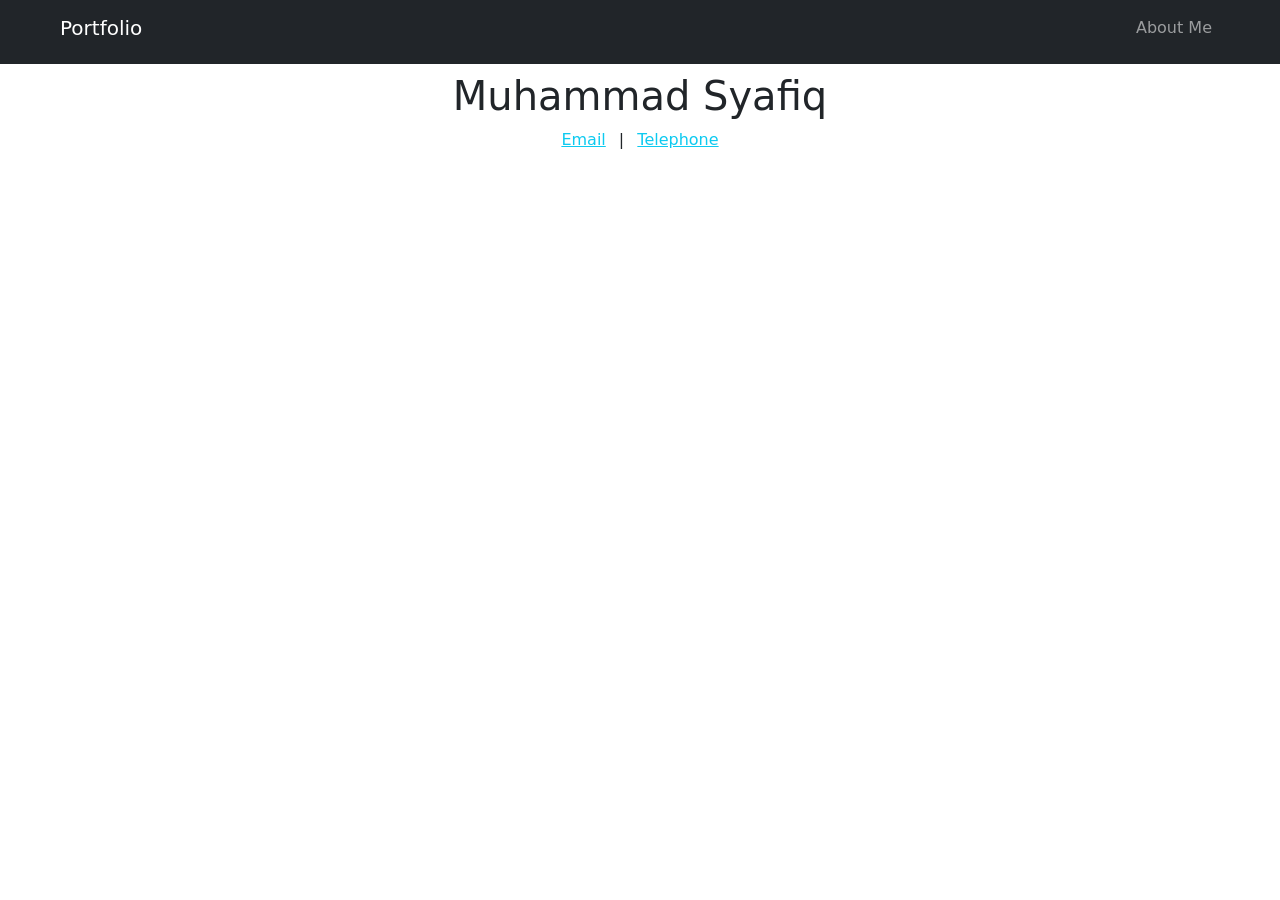
==== myportfolio.html @ 9716fb32 "create new portfolio" ====
<!DOCTYPE html>
<html lang="en">
<head>
    <meta charset="UTF-8">
    <meta name="viewport" content="width=device-width, initial-scale=1.0">
    <link href="https://cdn.jsdelivr.net/npm/bootstrap@5.3.7/dist/css/bootstrap.min.css" rel="stylesheet" integrity="sha384-LN+7fdVzj6u52u30Kp6M/trliBMCMKTyK833zpbD+pXdCLuTusPj697FH4R/5mcr" crossorigin="anonymous">
    <title>Portfolio</title>
</head>
<body>
    <nav class="navbar navbar-expand-lg navbar-dark bg-dark px-5 pb-3">
        <div class="container-fluid">
            <a class="navbar-brand" href="#">Portfolio</a>
            <ul class="navbar-nav ms-auto">
                <li class="nav-item">
                    <a class="nav-link">About Me</a>
                </li>
            </ul>
        </div>
        
    </nav>
    <header>
        <div class="intro d-flex flex-column align-items-center text-center mt-2">
            <img>
            <h1>Muhammad Syafiq</h1>
            <div class="d-flex align-items-center">
                <p>
                    <a class="text-info mb-0" href="mailto:syafiqir99@gmail.com">Email</a>
                    <span class="mx-2">|</span>
                    <a class="text-info mb-0" href="tel:0104004518">Telephone</a>
                </p>
                
            </div>
        </div>
    </header>  
    <main>
        <div></div>
        <div></div>
        <div></div>
    </main> 
    
    
</body>
</html>
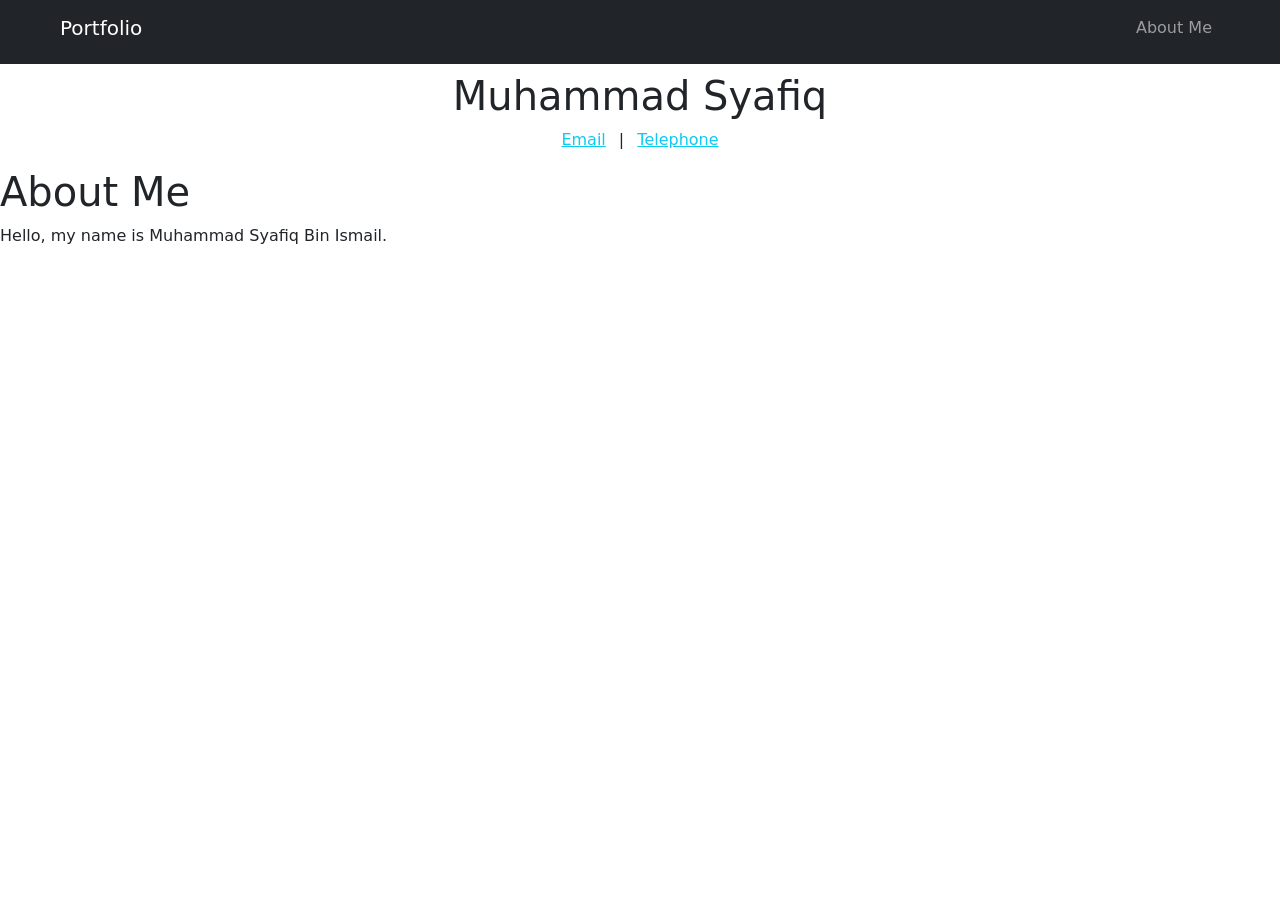
==== commit 3fa00d57: "add some stuff" ====
--- a/myportfolio.html
+++ b/myportfolio.html
@@ -9,7 +9,7 @@
 <body>
     <nav class="navbar navbar-expand-lg navbar-dark bg-dark px-5 pb-3">
         <div class="container-fluid">
-            <a class="navbar-brand" href="#">Portfolio</a>
+            <a class="navbar-brand" href="#about">Portfolio</a>
             <ul class="navbar-nav ms-auto">
                 <li class="nav-item">
                     <a class="nav-link">About Me</a>
@@ -33,9 +33,14 @@
         </div>
     </header>  
     <main>
-        <div></div>
-        <div></div>
-        <div></div>
+        <div class="d-flex flex-column">
+            <div>
+                <h1 id="about">About Me</h1>
+                <p>Hello, my name is Muhammad Syafiq Bin Ismail.
+            </div>
+            <div></div>
+            <div></div>
+        </div>
     </main> 
     
     
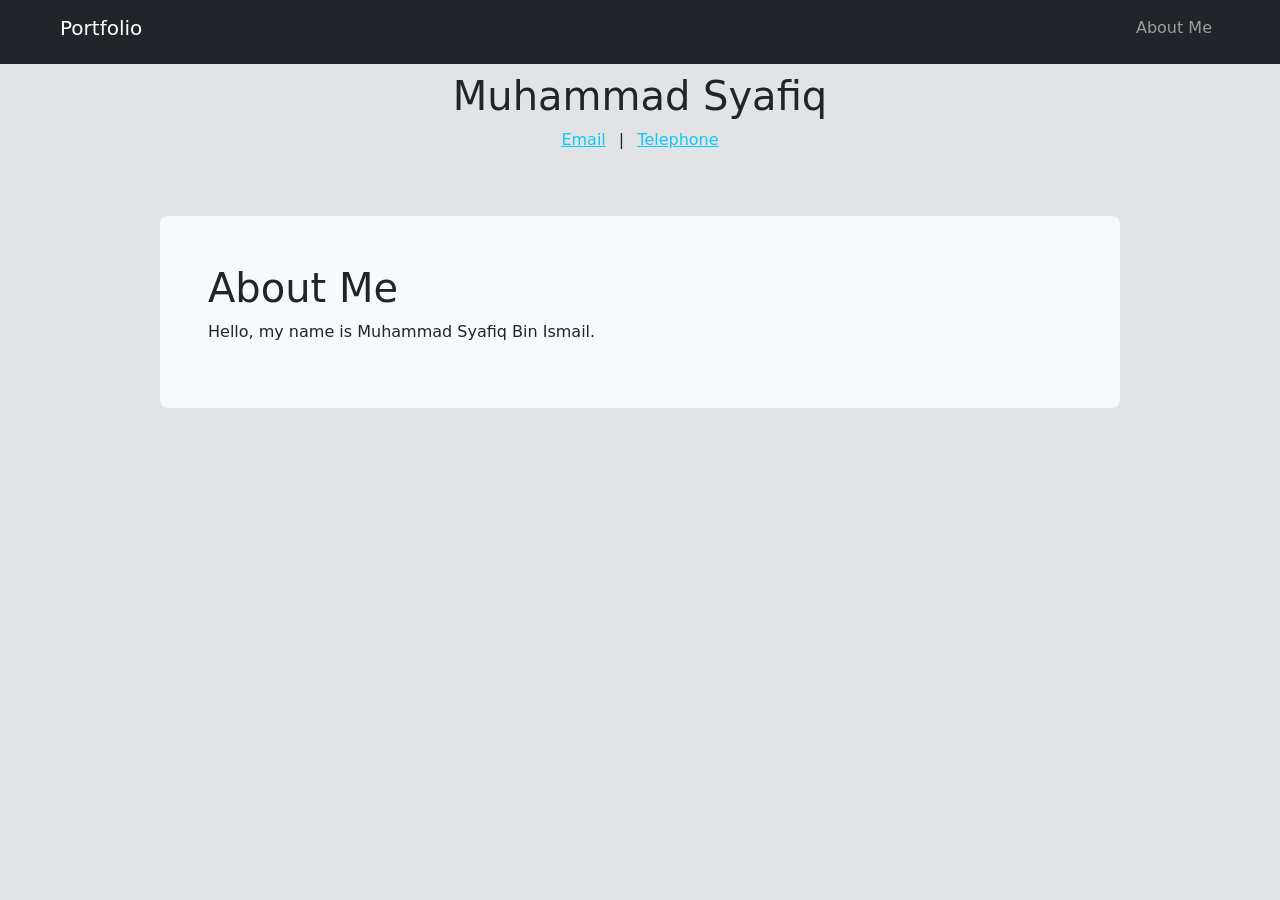
==== commit ed91b156: "push" ====
--- a/myportfolio.html
+++ b/myportfolio.html
@@ -6,13 +6,13 @@
     <link href="https://cdn.jsdelivr.net/npm/bootstrap@5.3.7/dist/css/bootstrap.min.css" rel="stylesheet" integrity="sha384-LN+7fdVzj6u52u30Kp6M/trliBMCMKTyK833zpbD+pXdCLuTusPj697FH4R/5mcr" crossorigin="anonymous">
     <title>Portfolio</title>
 </head>
-<body>
+<body class="bg-secondary-subtle">
     <nav class="navbar navbar-expand-lg navbar-dark bg-dark px-5 pb-3">
         <div class="container-fluid">
-            <a class="navbar-brand" href="#about">Portfolio</a>
+            <a class="navbar-brand" href="#">Portfolio</a>
             <ul class="navbar-nav ms-auto">
                 <li class="nav-item">
-                    <a class="nav-link">About Me</a>
+                    <a class="nav-link" href="#about">About Me</a>
                 </li>
             </ul>
         </div>
@@ -33,8 +33,8 @@
         </div>
     </header>  
     <main>
-        <div class="d-flex flex-column">
-            <div>
+        <div class="d-flex flex-column w-75 mx-auto mt-5">
+            <div class="p-5 align-items-center bg-light rounded-3">
                 <h1 id="about">About Me</h1>
                 <p>Hello, my name is Muhammad Syafiq Bin Ismail.
             </div>
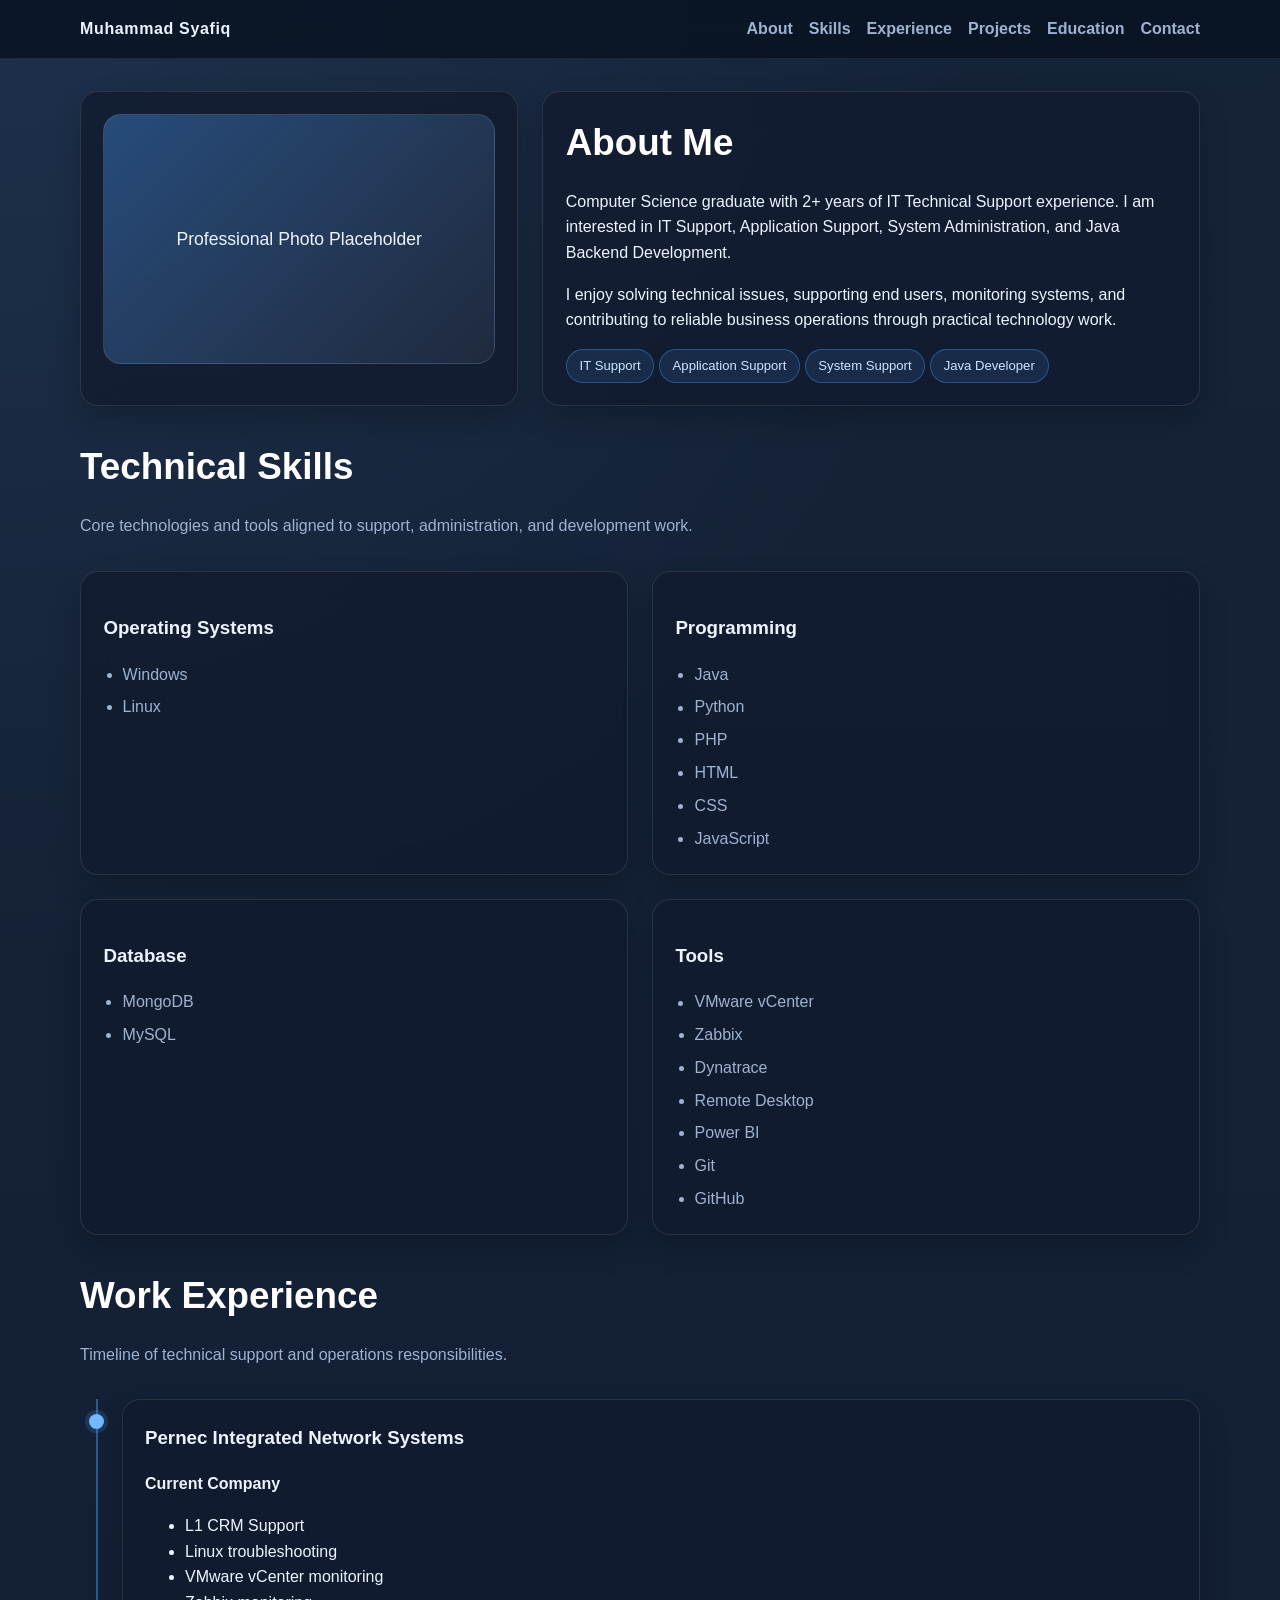
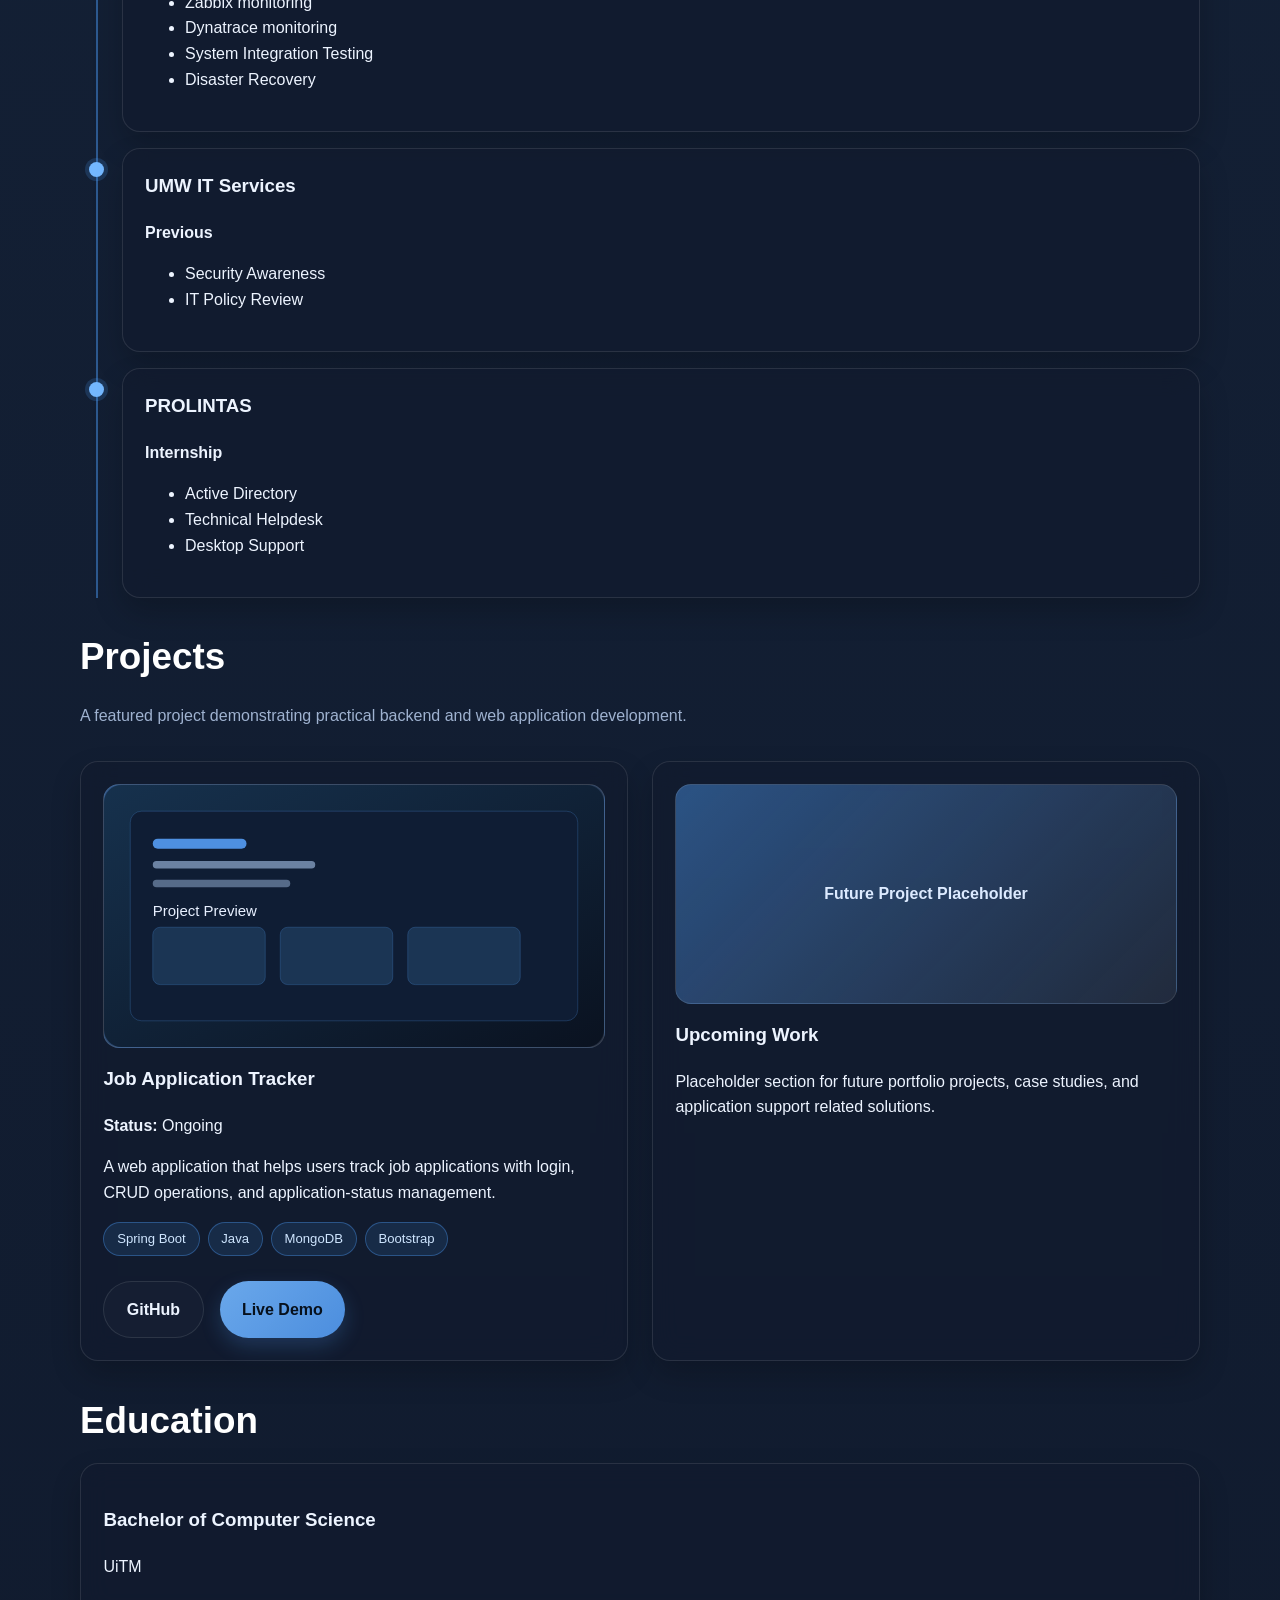
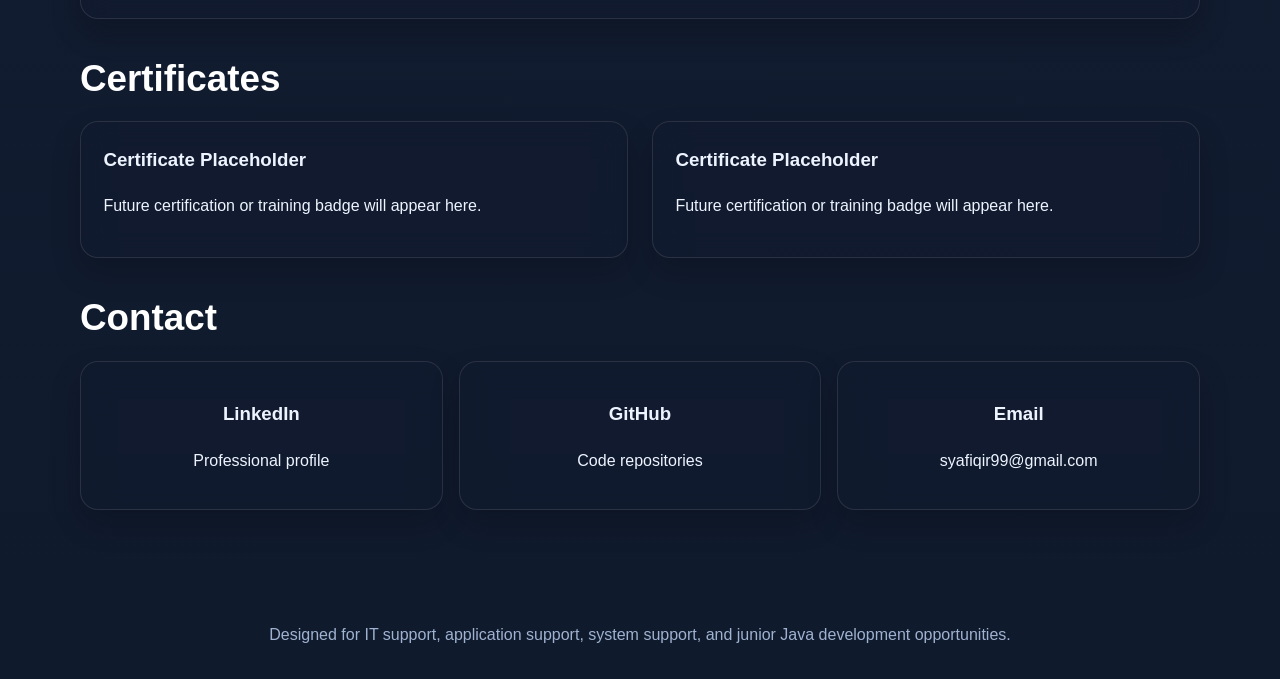
==== commit a45a70e6: "Update index.html and myportfolio.html, using copilot" ====
--- a/myportfolio.html
+++ b/myportfolio.html
@@ -3,46 +3,227 @@
 <head>
     <meta charset="UTF-8">
     <meta name="viewport" content="width=device-width, initial-scale=1.0">
-    <link href="https://cdn.jsdelivr.net/npm/bootstrap@5.3.7/dist/css/bootstrap.min.css" rel="stylesheet" integrity="sha384-LN+7fdVzj6u52u30Kp6M/trliBMCMKTyK833zpbD+pXdCLuTusPj697FH4R/5mcr" crossorigin="anonymous">
-    <title>Portfolio</title>
+    <meta name="description" content="Interactive portfolio CV for Muhammad Syafiq focused on IT support, system support, application support, and Java development.">
+    <title>Muhammad Syafiq | Interactive CV</title>
+    <link rel="stylesheet" href="assets/css/style.css">
 </head>
-<body class="bg-secondary-subtle">
-    <nav class="navbar navbar-expand-lg navbar-dark bg-dark px-5 pb-3">
-        <div class="container-fluid">
-            <a class="navbar-brand" href="#">Portfolio</a>
-            <ul class="navbar-nav ms-auto">
-                <li class="nav-item">
-                    <a class="nav-link" href="#about">About Me</a>
-                </li>
+<body>
+    <header class="site-header">
+        <div class="container navbar">
+            <a class="brand" href="index.html">Muhammad Syafiq</a>
+            <button class="menu-toggle" aria-label="Toggle navigation">Menu</button>
+            <ul class="nav-links">
+                <li><a href="#about">About</a></li>
+                <li><a href="#skills">Skills</a></li>
+                <li><a href="#experience">Experience</a></li>
+                <li><a href="#projects">Projects</a></li>
+                <li><a href="#education">Education</a></li>
+                <li><a href="#contact">Contact</a></li>
             </ul>
         </div>
-        
-    </nav>
-    <header>
-        <div class="intro d-flex flex-column align-items-center text-center mt-2">
-            <img>
-            <h1>Muhammad Syafiq</h1>
-            <div class="d-flex align-items-center">
-                <p>
-                    <a class="text-info mb-0" href="mailto:syafiqir99@gmail.com">Email</a>
-                    <span class="mx-2">|</span>
-                    <a class="text-info mb-0" href="tel:0104004518">Telephone</a>
-                </p>
-                
-            </div>
-        </div>
-    </header>  
-    <main>
-        <div class="d-flex flex-column w-75 mx-auto mt-5">
-            <div class="p-5 align-items-center bg-light rounded-3">
-                <h1 id="about">About Me</h1>
-                <p>Hello, my name is Muhammad Syafiq Bin Ismail.
-            </div>
-            <div></div>
-            <div></div>
-        </div>
-    </main> 
-    
-    
+    </header>
+
+    <main class="page-layout">
+        <section class="container">
+            <div class="profile-intro">
+                <article class="glass-card profile-card reveal">
+                    <div class="profile-placeholder">Professional Photo Placeholder</div>
+                </article>
+
+                <article class="glass-card info-card reveal" id="about">
+                    <h2 class="section-title">About Me</h2>
+                    <p>
+                        Computer Science graduate with 2+ years of IT Technical Support experience. I am interested in
+                        IT Support, Application Support, System Administration, and Java Backend Development.
+                    </p>
+                    <p>
+                        I enjoy solving technical issues, supporting end users, monitoring systems, and contributing to
+                        reliable business operations through practical technology work.
+                    </p>
+                    <div class="badge-row">
+                        <span class="badge">IT Support</span>
+                        <span class="badge">Application Support</span>
+                        <span class="badge">System Support</span>
+                        <span class="badge">Java Developer</span>
+                    </div>
+                </article>
+            </div>
+        </section>
+
+        <section id="skills" class="container reveal">
+            <h2 class="section-title">Technical Skills</h2>
+            <p class="section-subtitle">Core technologies and tools aligned to support, administration, and development work.</p>
+            <div class="two-column">
+                <article class="glass-card skill-card">
+                    <h3>Operating Systems</h3>
+                    <ul class="plain-list">
+                        <li>Windows</li>
+                        <li>Linux</li>
+                    </ul>
+                </article>
+
+                <article class="glass-card skill-card">
+                    <h3>Programming</h3>
+                    <ul class="plain-list">
+                        <li>Java</li>
+                        <li>Python</li>
+                        <li>PHP</li>
+                        <li>HTML</li>
+                        <li>CSS</li>
+                        <li>JavaScript</li>
+                    </ul>
+                </article>
+
+                <article class="glass-card skill-card">
+                    <h3>Database</h3>
+                    <ul class="plain-list">
+                        <li>MongoDB</li>
+                        <li>MySQL</li>
+                    </ul>
+                </article>
+
+                <article class="glass-card skill-card">
+                    <h3>Tools</h3>
+                    <ul class="plain-list">
+                        <li>VMware vCenter</li>
+                        <li>Zabbix</li>
+                        <li>Dynatrace</li>
+                        <li>Remote Desktop</li>
+                        <li>Power BI</li>
+                        <li>Git</li>
+                        <li>GitHub</li>
+                    </ul>
+                </article>
+            </div>
+        </section>
+
+        <section id="experience" class="container reveal">
+            <h2 class="section-title">Work Experience</h2>
+            <p class="section-subtitle">Timeline of technical support and operations responsibilities.</p>
+            <div class="timeline">
+                <article class="timeline-item">
+                    <div class="glass-card timeline-card">
+                        <h3>Pernec Integrated Network Systems</h3>
+                        <p><strong>Current Company</strong></p>
+                        <ul>
+                            <li>L1 CRM Support</li>
+                            <li>Linux troubleshooting</li>
+                            <li>VMware vCenter monitoring</li>
+                            <li>Zabbix monitoring</li>
+                            <li>Dynatrace monitoring</li>
+                            <li>System Integration Testing</li>
+                            <li>Disaster Recovery</li>
+                        </ul>
+                    </div>
+                </article>
+
+                <article class="timeline-item">
+                    <div class="glass-card timeline-card">
+                        <h3>UMW IT Services</h3>
+                        <p><strong>Previous</strong></p>
+                        <ul>
+                            <li>Security Awareness</li>
+                            <li>IT Policy Review</li>
+                        </ul>
+                    </div>
+                </article>
+
+                <article class="timeline-item">
+                    <div class="glass-card timeline-card">
+                        <h3>PROLINTAS</h3>
+                        <p><strong>Internship</strong></p>
+                        <ul>
+                            <li>Active Directory</li>
+                            <li>Technical Helpdesk</li>
+                            <li>Desktop Support</li>
+                        </ul>
+                    </div>
+                </article>
+            </div>
+        </section>
+
+        <section id="projects" class="container reveal">
+            <h2 class="section-title">Projects</h2>
+            <p class="section-subtitle">A featured project demonstrating practical backend and web application development.</p>
+            <div class="project-grid">
+                <article class="glass-card project-card">
+                    <div class="project-preview">
+                        <img src="assets/images/project-placeholder.svg" alt="Job Application Tracker project preview placeholder" />
+                    </div>
+                    <h3>Job Application Tracker</h3>
+                    <p><strong>Status:</strong> Ongoing</p>
+                    <p>
+                        A web application that helps users track job applications with login, CRUD operations, and
+                        application-status management.
+                    </p>
+                    <div class="project-tags">
+                        <span class="tag">Spring Boot</span>
+                        <span class="tag">Java</span>
+                        <span class="tag">MongoDB</span>
+                        <span class="tag">Bootstrap</span>
+                    </div>
+                    <div class="cta-row">
+                        <a class="btn btn-secondary" href="#">GitHub</a>
+                        <a class="btn btn-primary" href="#">Live Demo</a>
+                    </div>
+                </article>
+
+                <article class="glass-card project-card">
+                    <div class="project-preview">Future Project Placeholder</div>
+                    <h3>Upcoming Work</h3>
+                    <p>
+                        Placeholder section for future portfolio projects, case studies, and application support related
+                        solutions.
+                    </p>
+                </article>
+            </div>
+        </section>
+
+        <section id="education" class="container reveal">
+            <h2 class="section-title">Education</h2>
+            <div class="glass-card info-card">
+                <h3>Bachelor of Computer Science</h3>
+                <p>UiTM</p>
+            </div>
+        </section>
+
+        <section id="certificates" class="container reveal">
+            <h2 class="section-title">Certificates</h2>
+            <div class="cert-grid">
+                <article class="glass-card cert-card">
+                    <h3>Certificate Placeholder</h3>
+                    <p>Future certification or training badge will appear here.</p>
+                </article>
+                <article class="glass-card cert-card">
+                    <h3>Certificate Placeholder</h3>
+                    <p>Future certification or training badge will appear here.</p>
+                </article>
+            </div>
+        </section>
+
+        <section id="contact" class="container reveal">
+            <h2 class="section-title">Contact</h2>
+            <div class="contact-grid">
+                <a class="glass-card contact-card" href="https://www.linkedin.com" target="_blank" rel="noreferrer">
+                    <h3>LinkedIn</h3>
+                    <p>Professional profile</p>
+                </a>
+                <a class="glass-card contact-card" href="https://github.com" target="_blank" rel="noreferrer">
+                    <h3>GitHub</h3>
+                    <p>Code repositories</p>
+                </a>
+                <a class="glass-card contact-card" href="mailto:syafiqir99@gmail.com">
+                    <h3>Email</h3>
+                    <p>syafiqir99@gmail.com</p>
+                </a>
+            </div>
+        </section>
+    </main>
+
+    <footer class="container footer-note">
+        <p>Designed for IT support, application support, system support, and junior Java development opportunities.</p>
+    </footer>
+
+    <script src="assets/js/script.js"></script>
 </body>
 </html>
--- a/assets/css/style.css
+++ b/assets/css/style.css
@@ -0,0 +1,470 @@
+/* ==============================================================
+   Theme and layout foundation
+============================================================== */
+:root {
+    --bg: #101a2d;
+    --bg-soft: #16243b;
+    --card: rgba(18, 27, 47, 0.76);
+    --card-strong: rgba(18, 27, 47, 0.92);
+    --text: #edf4ff;
+    --muted: #9fb2d0;
+    --primary: #74b8ff;
+    --primary-strong: #4f94e8;
+    --border: rgba(255, 255, 255, 0.1);
+    --shadow: 0 14px 30px rgba(0, 0, 0, 0.2);
+    --radius: 18px;
+}
+
+* {
+    box-sizing: border-box;
+}
+
+html {
+    scroll-behavior: smooth;
+}
+
+body {
+    margin: 0;
+    font-family: "Segoe UI", Tahoma, Geneva, Verdana, sans-serif;
+    background:
+        radial-gradient(circle at top left, rgba(116, 184, 255, 0.09), transparent 24%),
+        linear-gradient(180deg, #152339 0%, var(--bg) 100%);
+    color: var(--text);
+    line-height: 1.6;
+}
+
+img {
+    max-width: 100%;
+    display: block;
+}
+
+a {
+    color: inherit;
+    text-decoration: none;
+}
+
+.container {
+    width: min(1120px, calc(100% - 2rem));
+    margin: 0 auto;
+}
+
+/* ==============================================================
+   Shared reusable components
+============================================================== */
+.glass-card {
+    background: var(--card);
+    border: 1px solid var(--border);
+    border-radius: var(--radius);
+    box-shadow: var(--shadow);
+    backdrop-filter: blur(14px);
+    -webkit-backdrop-filter: blur(14px);
+}
+
+.section-title {
+    font-size: clamp(1.7rem, 3vw, 2.3rem);
+    margin-bottom: 0.8rem;
+    color: #ffffff;
+}
+
+.section-subtitle {
+    color: var(--muted);
+    margin-bottom: 2rem;
+}
+
+/* ==============================================================
+   Landing page styling
+============================================================== */
+.site-header {
+    position: sticky;
+    top: 0;
+    z-index: 50;
+    background: rgba(7, 17, 31, 0.78);
+    backdrop-filter: blur(12px);
+    border-bottom: 1px solid rgba(255, 255, 255, 0.08);
+}
+
+.navbar {
+    display: flex;
+    align-items: center;
+    justify-content: space-between;
+    gap: 1rem;
+    padding: 1rem 0;
+}
+
+.brand {
+    font-weight: 700;
+    letter-spacing: 0.04em;
+}
+
+.nav-links {
+    display: flex;
+    gap: 1rem;
+    list-style: none;
+    margin: 0;
+    padding: 0;
+}
+
+.nav-links a {
+    color: var(--muted);
+    font-weight: 600;
+    transition: color 0.2s ease;
+}
+
+.nav-links a:hover,
+.nav-links a:focus-visible {
+    color: var(--primary);
+}
+
+.menu-toggle {
+    display: none;
+    background: transparent;
+    border: 1px solid var(--border);
+    color: var(--text);
+    border-radius: 10px;
+    padding: 0.45rem 0.7rem;
+}
+
+.hero {
+    position: relative;
+    overflow: hidden;
+    padding: 5rem 0 4rem;
+}
+
+.hero-grid {
+    display: grid;
+    grid-template-columns: 1.2fr 0.8fr;
+    gap: 2rem;
+    align-items: center;
+}
+
+.hero-copy h1 {
+    font-size: clamp(2.4rem, 6vw, 4.1rem);
+    line-height: 1.05;
+    margin: 0 0 1rem;
+}
+
+.hero-copy p {
+    color: var(--muted);
+    max-width: 700px;
+    font-size: 1.08rem;
+}
+
+.cta-row {
+    display: flex;
+    flex-wrap: wrap;
+    gap: 1rem;
+    margin-top: 1.6rem;
+}
+
+.btn {
+    display: inline-flex;
+    align-items: center;
+    justify-content: center;
+    padding: 0.9rem 1.4rem;
+    border-radius: 999px;
+    font-weight: 700;
+    transition: transform 0.2s ease, box-shadow 0.2s ease, background 0.2s ease;
+}
+
+.btn-primary {
+    background: linear-gradient(135deg, rgba(116, 184, 255, 0.9), rgba(79, 148, 232, 0.95));
+    color: #07111d;
+    box-shadow: 0 8px 20px rgba(79, 148, 232, 0.24);
+}
+
+.btn-secondary {
+    border: 1px solid var(--border);
+    color: var(--text);
+    background: rgba(255, 255, 255, 0.02);
+}
+
+.btn:hover,
+.btn:focus-visible {
+    transform: translateY(-2px);
+}
+
+.hero-card {
+    padding: 1.4rem;
+}
+
+.hero-card .badge-row,
+.project-tags,
+.cert-badges {
+    display: flex;
+    flex-wrap: wrap;
+    gap: 0.5rem;
+}
+
+.badge,
+.tag,
+.cert-tag {
+    display: inline-block;
+    border: 1px solid rgba(78, 161, 255, 0.35);
+    background: rgba(78, 161, 255, 0.12);
+    color: #cfe6ff;
+    border-radius: 999px;
+    padding: 0.35rem 0.8rem;
+    font-size: 0.82rem;
+}
+
+.hero-visual {
+    height: 330px;
+    border-radius: 20px;
+    background:
+        linear-gradient(160deg, rgba(116, 184, 255, 0.2), rgba(16, 26, 45, 0.55)),
+        rgba(255, 255, 255, 0.02);
+    border: 1px solid var(--border);
+    position: relative;
+    overflow: hidden;
+}
+
+.hero-visual::before,
+.hero-visual::after {
+    content: "";
+    position: absolute;
+    border-radius: 50%;
+    background: rgba(255, 255, 255, 0.06);
+    animation: float 10s ease-in-out infinite;
+}
+
+.hero-visual::before {
+    width: 180px;
+    height: 180px;
+    top: 30px;
+    right: 30px;
+}
+
+.hero-visual::after {
+    width: 120px;
+    height: 120px;
+    left: 20px;
+    bottom: 20px;
+    animation-delay: -3s;
+}
+
+.contact-list {
+    display: flex;
+    gap: 0.8rem;
+    flex-wrap: wrap;
+    margin-top: 1.2rem;
+}
+
+.contact-link {
+    padding: 0.7rem 1rem;
+    border-radius: 999px;
+    background: rgba(255, 255, 255, 0.04);
+    border: 1px solid rgba(255, 255, 255, 0.08);
+    color: var(--text);
+}
+
+/* Portfolio page */
+.page-layout {
+    padding: 2rem 0 4rem;
+}
+
+.profile-intro {
+    display: grid;
+    grid-template-columns: 0.8fr 1.2fr;
+    gap: 1.5rem;
+    align-items: stretch;
+    margin-bottom: 2rem;
+}
+
+.profile-card,
+.info-card,
+.timeline-card,
+.project-card,
+.cert-card,
+.skill-card {
+    padding: 1.4rem;
+}
+
+.profile-card {
+    min-height: 100%;
+}
+
+.profile-placeholder {
+    width: 100%;
+    min-height: 250px;
+    border-radius: 18px;
+    background: linear-gradient(135deg, rgba(78, 161, 255, 0.35), rgba(255, 255, 255, 0.06));
+    border: 1px solid var(--border);
+    display: grid;
+    place-items: center;
+    color: var(--text);
+    font-size: 1.1rem;
+}
+
+.two-column {
+    display: grid;
+    grid-template-columns: repeat(2, minmax(0, 1fr));
+    gap: 1.5rem;
+    margin-bottom: 2rem;
+}
+
+.skills-grid {
+    display: grid;
+    gap: 1rem;
+}
+
+.skill-row {
+    display: grid;
+    gap: 0.4rem;
+}
+
+.skill-meta {
+    display: flex;
+    justify-content: space-between;
+    gap: 1rem;
+    color: var(--muted);
+    font-size: 0.92rem;
+}
+
+.plain-list {
+    margin: 0;
+    padding-left: 1.2rem;
+    color: var(--muted);
+}
+
+.plain-list li + li {
+    margin-top: 0.45rem;
+}
+
+.timeline {
+    position: relative;
+    display: grid;
+    gap: 1rem;
+}
+
+.timeline::before {
+    content: "";
+    position: absolute;
+    left: 16px;
+    top: 0;
+    bottom: 0;
+    width: 2px;
+    background: rgba(78, 161, 255, 0.45);
+}
+
+.timeline-item {
+    position: relative;
+    padding-left: 2.6rem;
+}
+
+.timeline-item::before {
+    content: "";
+    position: absolute;
+    left: 9px;
+    top: 0.9rem;
+    width: 15px;
+    height: 15px;
+    border-radius: 50%;
+    background: var(--primary);
+    box-shadow: 0 0 0 4px rgba(78, 161, 255, 0.18);
+}
+
+.timeline-card h3,
+.project-card h3,
+.cert-card h3,
+.profile-card h2,
+.skill-card h2,
+.info-card h2 {
+    margin-top: 0;
+}
+
+.project-grid,
+.cert-grid {
+    display: grid;
+    grid-template-columns: repeat(2, minmax(0, 1fr));
+    gap: 1.5rem;
+}
+
+.project-preview {
+    min-height: 220px;
+    border-radius: 16px;
+    background:
+        linear-gradient(135deg, rgba(78, 161, 255, 0.4), rgba(255, 255, 255, 0.05)),
+        rgba(255, 255, 255, 0.02);
+    border: 1px solid var(--border);
+    display: grid;
+    place-items: center;
+    margin-bottom: 1rem;
+    color: #dceaff;
+    font-weight: 700;
+}
+
+.project-card:hover,
+.cert-card:hover,
+.timeline-card:hover,
+.skill-card:hover,
+.profile-card:hover,
+.info-card:hover {
+    transform: translateY(-4px);
+    transition: transform 0.2s ease;
+}
+
+.contact-grid {
+    display: grid;
+    grid-template-columns: repeat(3, minmax(0, 1fr));
+    gap: 1rem;
+}
+
+.contact-card {
+    text-align: center;
+    padding: 1.2rem;
+}
+
+.footer-note {
+    text-align: center;
+    color: var(--muted);
+    padding: 2rem 0 1rem;
+}
+
+/* Simple static reveal fallback */
+.reveal {
+    opacity: 1;
+    transform: none;
+}
+
+/* Responsive layout */
+@media (max-width: 860px) {
+    .hero-grid,
+    .profile-intro,
+    .two-column,
+    .project-grid,
+    .cert-grid,
+    .contact-grid {
+        grid-template-columns: 1fr;
+    }
+
+    .menu-toggle {
+        display: inline-flex;
+    }
+
+    .nav-links {
+        position: absolute;
+        top: 72px;
+        right: 1rem;
+        display: none;
+        flex-direction: column;
+        width: min(260px, calc(100vw - 2rem));
+        padding: 1rem;
+        border-radius: 16px;
+        background: rgba(12, 22, 40, 0.96);
+        border: 1px solid var(--border);
+    }
+
+    .nav-links.open {
+        display: flex;
+    }
+}
+
+@keyframes float {
+    0%,
+    100% {
+        transform: translateY(0px);
+    }
+    50% {
+        transform: translateY(-14px);
+    }
+}
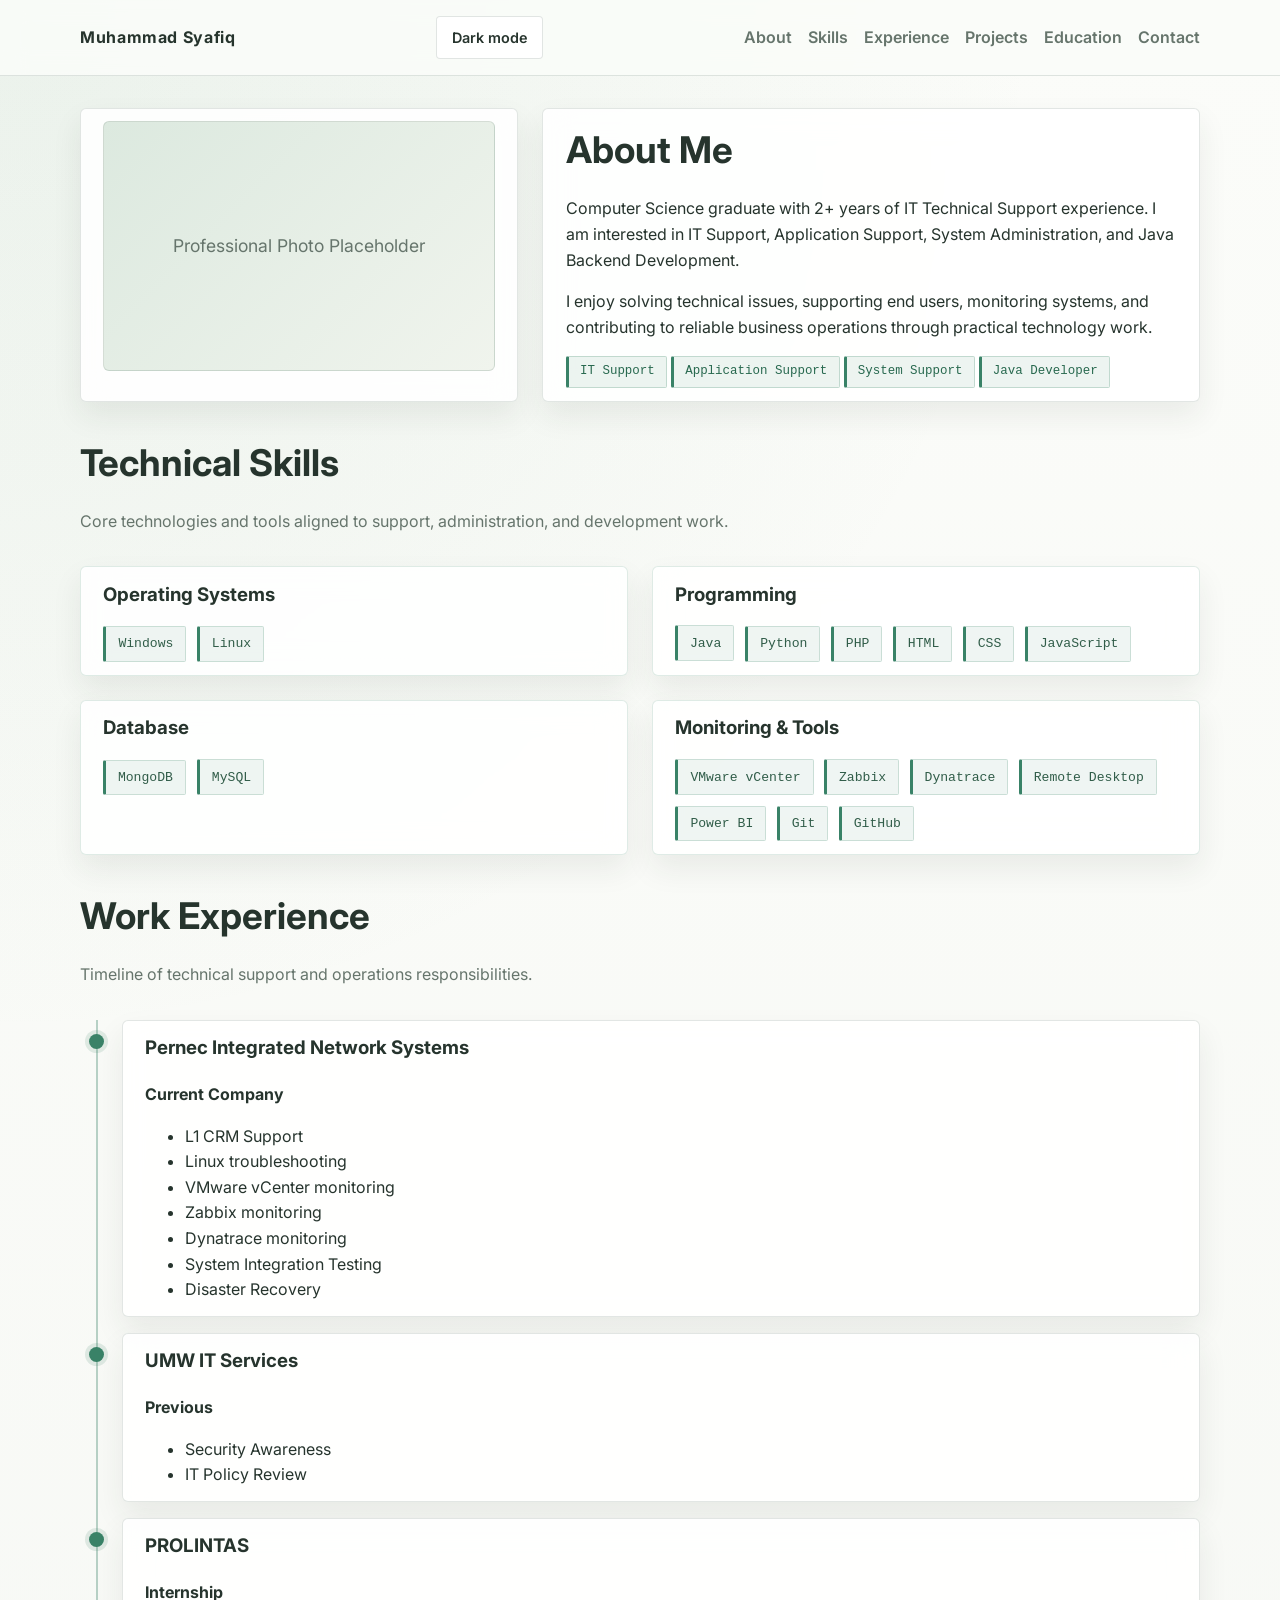
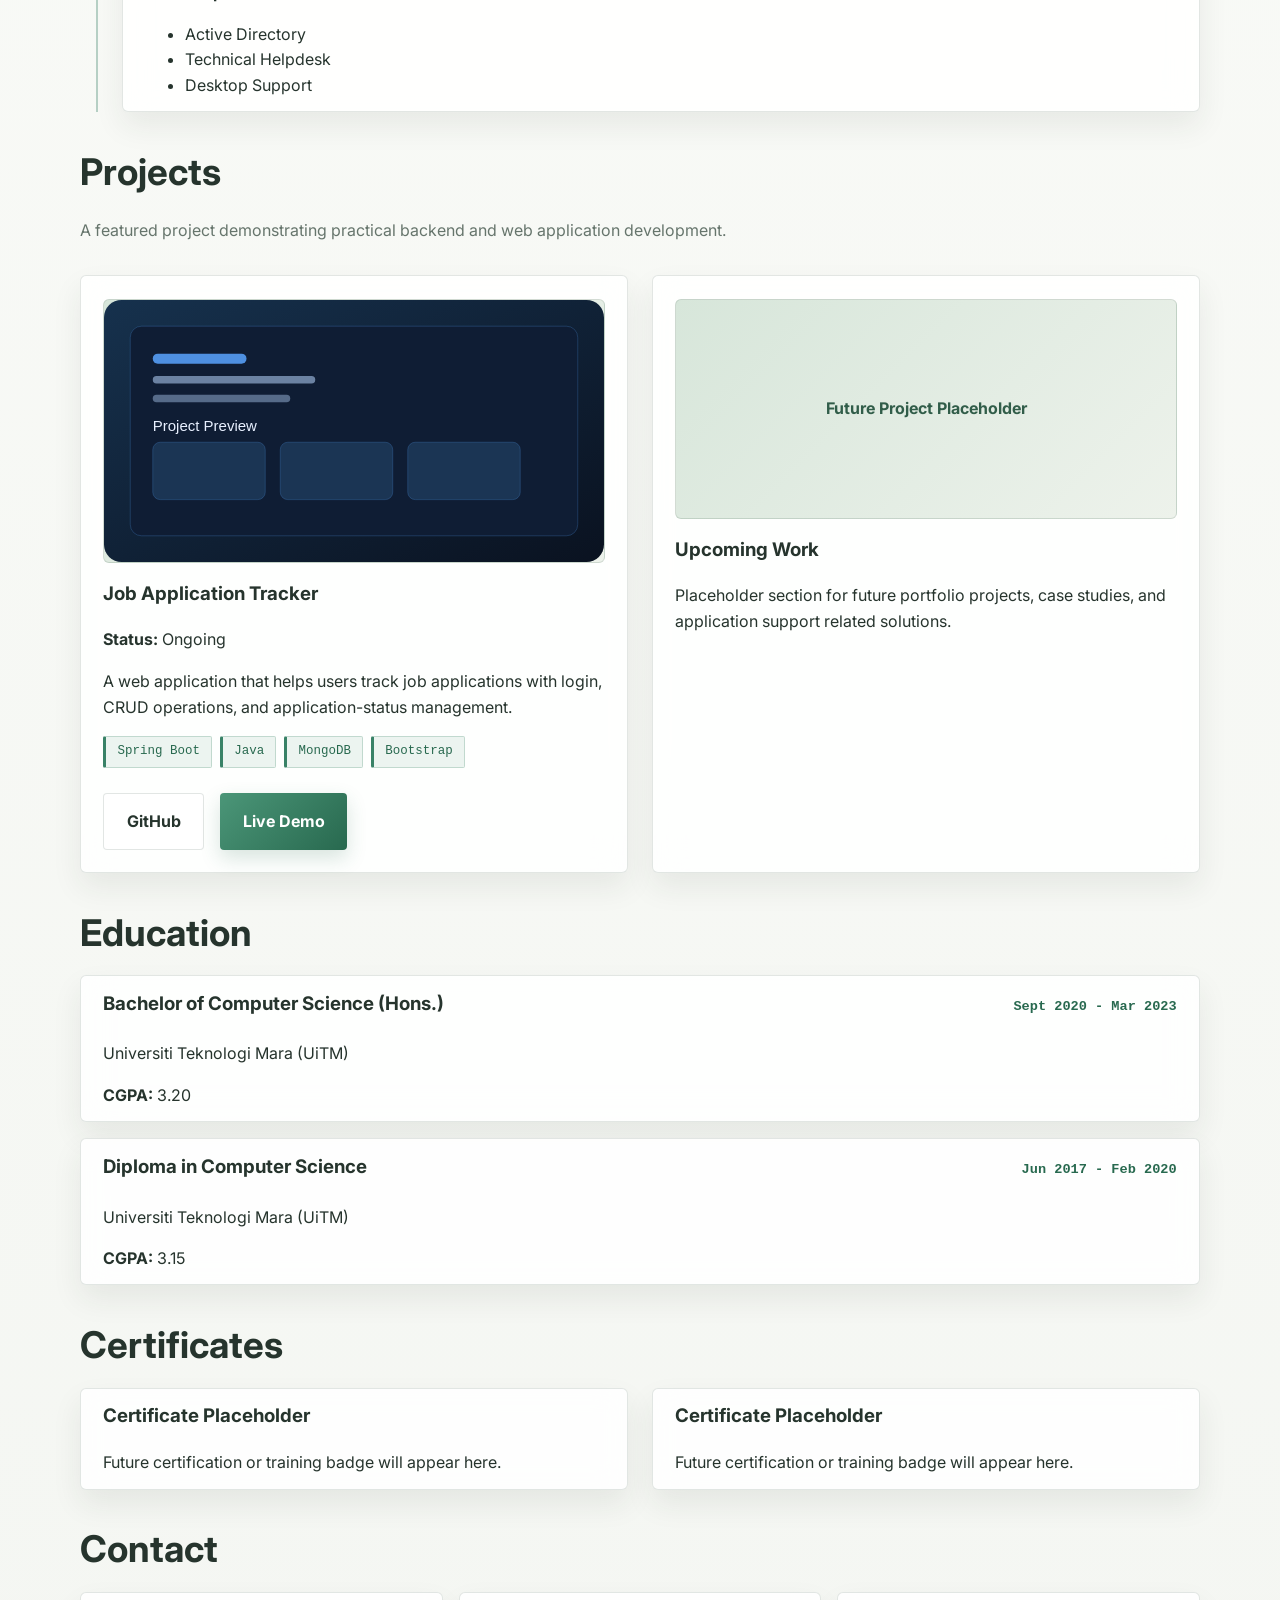
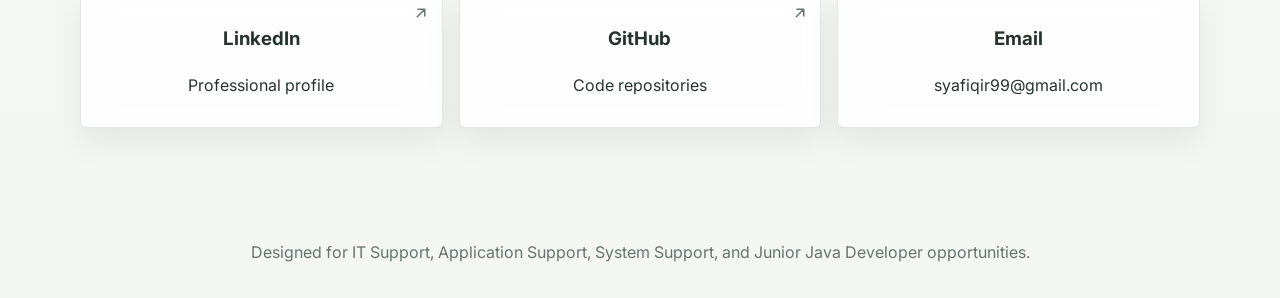
==== commit 01efc981: "Redesign portfolio: light theme, dark mode toggle, Inter font, education details, contact links Co-a" ====
--- a/myportfolio.html
+++ b/myportfolio.html
@@ -5,13 +5,17 @@
     <meta name="viewport" content="width=device-width, initial-scale=1.0">
     <meta name="description" content="Interactive portfolio CV for Muhammad Syafiq focused on IT support, system support, application support, and Java development.">
     <title>Muhammad Syafiq | Interactive CV</title>
+    <link rel="preconnect" href="https://fonts.googleapis.com">
+    <link rel="preconnect" href="https://fonts.gstatic.com" crossorigin>
+    <link href="https://fonts.googleapis.com/css2?family=Inter:wght@400;500;600;700&display=swap" rel="stylesheet">
     <link rel="stylesheet" href="assets/css/style.css">
 </head>
 <body>
     <header class="site-header">
         <div class="container navbar">
-            <a class="brand" href="index.html">Muhammad Syafiq</a>
+            <a class="brand" href="myportfolio.html">Muhammad Syafiq</a>
             <button class="menu-toggle" aria-label="Toggle navigation">Menu</button>
+            <button class="theme-toggle" type="button" aria-pressed="false">Dark mode</button>
             <ul class="nav-links">
                 <li><a href="#about">About</a></li>
                 <li><a href="#skills">Skills</a></li>
@@ -53,46 +57,46 @@
         <section id="skills" class="container reveal">
             <h2 class="section-title">Technical Skills</h2>
             <p class="section-subtitle">Core technologies and tools aligned to support, administration, and development work.</p>
-            <div class="two-column">
+            <div class="skills-grid">
                 <article class="glass-card skill-card">
                     <h3>Operating Systems</h3>
-                    <ul class="plain-list">
-                        <li>Windows</li>
-                        <li>Linux</li>
-                    </ul>
+                    <div class="skill-chip-list">
+                        <span class="skill-chip">Windows</span>
+                        <span class="skill-chip">Linux</span>
+                    </div>
                 </article>
 
                 <article class="glass-card skill-card">
                     <h3>Programming</h3>
-                    <ul class="plain-list">
-                        <li>Java</li>
-                        <li>Python</li>
-                        <li>PHP</li>
-                        <li>HTML</li>
-                        <li>CSS</li>
-                        <li>JavaScript</li>
-                    </ul>
+                    <div class="skill-chip-list">
+                        <span class="skill-chip">Java</span>
+                        <span class="skill-chip">Python</span>
+                        <span class="skill-chip">PHP</span>
+                        <span class="skill-chip">HTML</span>
+                        <span class="skill-chip">CSS</span>
+                        <span class="skill-chip">JavaScript</span>
+                    </div>
                 </article>
 
                 <article class="glass-card skill-card">
                     <h3>Database</h3>
-                    <ul class="plain-list">
-                        <li>MongoDB</li>
-                        <li>MySQL</li>
-                    </ul>
-                </article>
-
-                <article class="glass-card skill-card">
-                    <h3>Tools</h3>
-                    <ul class="plain-list">
-                        <li>VMware vCenter</li>
-                        <li>Zabbix</li>
-                        <li>Dynatrace</li>
-                        <li>Remote Desktop</li>
-                        <li>Power BI</li>
-                        <li>Git</li>
-                        <li>GitHub</li>
-                    </ul>
+                    <div class="skill-chip-list">
+                        <span class="skill-chip">MongoDB</span>
+                        <span class="skill-chip">MySQL</span>
+                    </div>
+                </article>
+
+                <article class="glass-card skill-card">
+                    <h3>Monitoring & Tools</h3>
+                    <div class="skill-chip-list">
+                        <span class="skill-chip">VMware vCenter</span>
+                        <span class="skill-chip">Zabbix</span>
+                        <span class="skill-chip">Dynatrace</span>
+                        <span class="skill-chip">Remote Desktop</span>
+                        <span class="skill-chip">Power BI</span>
+                        <span class="skill-chip">Git</span>
+                        <span class="skill-chip">GitHub</span>
+                    </div>
                 </article>
             </div>
         </section>
@@ -181,9 +185,23 @@
 
         <section id="education" class="container reveal">
             <h2 class="section-title">Education</h2>
-            <div class="glass-card info-card">
-                <h3>Bachelor of Computer Science</h3>
-                <p>UiTM</p>
+            <div class="education-list">
+                <article class="glass-card info-card">
+                    <div class="education-head">
+                        <h3>Bachelor of Computer Science (Hons.)</h3>
+                        <span class="education-date">Sept 2020 - Mar 2023</span>
+                    </div>
+                    <p>Universiti Teknologi Mara (UiTM)</p>
+                    <p><strong>CGPA:</strong> 3.20</p>
+                </article>
+                <article class="glass-card info-card">
+                    <div class="education-head">
+                        <h3>Diploma in Computer Science</h3>
+                        <span class="education-date">Jun 2017 - Feb 2020</span>
+                    </div>
+                    <p>Universiti Teknologi Mara (UiTM)</p>
+                    <p><strong>CGPA:</strong> 3.15</p>
+                </article>
             </div>
         </section>
 
@@ -204,11 +222,13 @@
         <section id="contact" class="container reveal">
             <h2 class="section-title">Contact</h2>
             <div class="contact-grid">
-                <a class="glass-card contact-card" href="https://www.linkedin.com" target="_blank" rel="noreferrer">
+                <a class="glass-card contact-card" href="https://www.linkedin.com/in/muhammad-syafiq-ismail-reduan" target="_blank" rel="noreferrer" aria-label="LinkedIn (opens in a new tab)">
+                    <svg class="external-icon" viewBox="0 0 24 24" aria-hidden="true"><path d="M7 17 17 7M8 7h9v9" /></svg>
                     <h3>LinkedIn</h3>
                     <p>Professional profile</p>
                 </a>
-                <a class="glass-card contact-card" href="https://github.com" target="_blank" rel="noreferrer">
+                <a class="glass-card contact-card" href="https://github.com/Syafiq-learning" target="_blank" rel="noreferrer" aria-label="GitHub (opens in a new tab)">
+                    <svg class="external-icon" viewBox="0 0 24 24" aria-hidden="true"><path d="M7 17 17 7M8 7h9v9" /></svg>
                     <h3>GitHub</h3>
                     <p>Code repositories</p>
                 </a>
@@ -221,7 +241,7 @@
     </main>
 
     <footer class="container footer-note">
-        <p>Designed for IT support, application support, system support, and junior Java development opportunities.</p>
+        <p>Designed for IT Support, Application Support, System Support, and Junior Java Developer opportunities.</p>
     </footer>
 
     <script src="assets/js/script.js"></script>
--- a/assets/css/style.css
+++ b/assets/css/style.css
@@ -2,17 +2,17 @@
    Theme and layout foundation
 ============================================================== */
 :root {
-    --bg: #101a2d;
-    --bg-soft: #16243b;
-    --card: rgba(18, 27, 47, 0.76);
-    --card-strong: rgba(18, 27, 47, 0.92);
-    --text: #edf4ff;
-    --muted: #9fb2d0;
-    --primary: #74b8ff;
-    --primary-strong: #4f94e8;
-    --border: rgba(255, 255, 255, 0.1);
-    --shadow: 0 14px 30px rgba(0, 0, 0, 0.2);
-    --radius: 18px;
+    --bg: #f4f6f2;
+    --bg-soft: #e9eee8;
+    --card: rgba(255, 255, 255, 0.88);
+    --card-strong: #ffffff;
+    --text: #26342d;
+    --muted: #66756c;
+    --primary: #398267;
+    --primary-strong: #28694f;
+    --border: rgba(51, 81, 65, 0.14);
+    --shadow: 0 14px 30px rgba(34, 54, 42, 0.08);
+    --radius: 6px;
 }
 
 * {
@@ -25,10 +25,10 @@
 
 body {
     margin: 0;
-    font-family: "Segoe UI", Tahoma, Geneva, Verdana, sans-serif;
+    font-family: "Inter", "Segoe UI", Tahoma, Geneva, Verdana, sans-serif;
     background:
-        radial-gradient(circle at top left, rgba(116, 184, 255, 0.09), transparent 24%),
-        linear-gradient(180deg, #152339 0%, var(--bg) 100%);
+        radial-gradient(circle at top left, rgba(91, 151, 112, 0.1), transparent 28%),
+        linear-gradient(180deg, #fbfcf9 0%, var(--bg) 100%);
     color: var(--text);
     line-height: 1.6;
 }
@@ -63,7 +63,7 @@
 .section-title {
     font-size: clamp(1.7rem, 3vw, 2.3rem);
     margin-bottom: 0.8rem;
-    color: #ffffff;
+    color: var(--text);
 }
 
 .section-subtitle {
@@ -78,9 +78,9 @@
     position: sticky;
     top: 0;
     z-index: 50;
-    background: rgba(7, 17, 31, 0.78);
+    background: rgba(250, 252, 249, 0.9);
     backdrop-filter: blur(12px);
-    border-bottom: 1px solid rgba(255, 255, 255, 0.08);
+    border-bottom: 1px solid var(--border);
 }
 
 .navbar {
@@ -120,8 +120,27 @@
     background: transparent;
     border: 1px solid var(--border);
     color: var(--text);
-    border-radius: 10px;
+    border-radius: 4px;
     padding: 0.45rem 0.7rem;
+}
+
+.theme-toggle {
+    flex-shrink: 0;
+    border: 1px solid var(--border);
+    border-radius: 4px;
+    padding: 0.55rem 0.9rem;
+    background: var(--card);
+    color: var(--text);
+    font: inherit;
+    font-size: 0.9rem;
+    font-weight: 600;
+    cursor: pointer;
+}
+
+.theme-toggle:hover,
+.theme-toggle:focus-visible {
+    border-color: var(--primary);
+    outline: none;
 }
 
 .hero {
@@ -161,21 +180,21 @@
     align-items: center;
     justify-content: center;
     padding: 0.9rem 1.4rem;
-    border-radius: 999px;
+    border-radius: 4px;
     font-weight: 700;
     transition: transform 0.2s ease, box-shadow 0.2s ease, background 0.2s ease;
 }
 
 .btn-primary {
-    background: linear-gradient(135deg, rgba(116, 184, 255, 0.9), rgba(79, 148, 232, 0.95));
-    color: #07111d;
-    box-shadow: 0 8px 20px rgba(79, 148, 232, 0.24);
+    background: linear-gradient(135deg, #4b9678, var(--primary-strong));
+    color: #ffffff;
+    box-shadow: 0 8px 20px rgba(40, 105, 79, 0.18);
 }
 
 .btn-secondary {
     border: 1px solid var(--border);
     color: var(--text);
-    background: rgba(255, 255, 255, 0.02);
+    background: rgba(255, 255, 255, 0.72);
 }
 
 .btn:hover,
@@ -199,20 +218,22 @@
 .tag,
 .cert-tag {
     display: inline-block;
-    border: 1px solid rgba(78, 161, 255, 0.35);
-    background: rgba(78, 161, 255, 0.12);
-    color: #cfe6ff;
-    border-radius: 999px;
-    padding: 0.35rem 0.8rem;
-    font-size: 0.82rem;
+    border: 1px solid rgba(57, 130, 103, 0.24);
+    border-left: 3px solid var(--primary);
+    background: rgba(57, 130, 103, 0.09);
+    color: #28694f;
+    border-radius: 2px;
+    padding: 0.3rem 0.7rem;
+    font-family: "JetBrains Mono", "Cascadia Code", Consolas, monospace;
+    font-size: 0.78rem;
 }
 
 .hero-visual {
     height: 330px;
-    border-radius: 20px;
+    border-radius: 6px;
     background:
-        linear-gradient(160deg, rgba(116, 184, 255, 0.2), rgba(16, 26, 45, 0.55)),
-        rgba(255, 255, 255, 0.02);
+        linear-gradient(160deg, rgba(91, 151, 112, 0.2), rgba(233, 238, 232, 0.72)),
+        rgba(255, 255, 255, 0.68);
     border: 1px solid var(--border);
     position: relative;
     overflow: hidden;
@@ -223,7 +244,7 @@
     content: "";
     position: absolute;
     border-radius: 50%;
-    background: rgba(255, 255, 255, 0.06);
+    background: rgba(57, 130, 103, 0.1);
     animation: float 10s ease-in-out infinite;
 }
 
@@ -251,9 +272,9 @@
 
 .contact-link {
     padding: 0.7rem 1rem;
-    border-radius: 999px;
-    background: rgba(255, 255, 255, 0.04);
-    border: 1px solid rgba(255, 255, 255, 0.08);
+    border-radius: 4px;
+    background: rgba(255, 255, 255, 0.7);
+    border: 1px solid var(--border);
     color: var(--text);
 }
 
@@ -273,10 +294,21 @@
 .profile-card,
 .info-card,
 .timeline-card,
-.project-card,
 .cert-card,
 .skill-card {
+    padding: 0.8rem 1.4rem;
+}
+
+.project-card {
     padding: 1.4rem;
+}
+
+.profile-card > :last-child,
+.info-card > :last-child,
+.timeline-card > :last-child,
+.cert-card > :last-child,
+.skill-card > :last-child {
+    margin-bottom: 0;
 }
 
 .profile-card {
@@ -286,12 +318,12 @@
 .profile-placeholder {
     width: 100%;
     min-height: 250px;
-    border-radius: 18px;
-    background: linear-gradient(135deg, rgba(78, 161, 255, 0.35), rgba(255, 255, 255, 0.06));
+    border-radius: 6px;
+    background: linear-gradient(135deg, #dce9df, #f0f4ed);
     border: 1px solid var(--border);
     display: grid;
     place-items: center;
-    color: var(--text);
+    color: var(--muted);
     font-size: 1.1rem;
 }
 
@@ -304,7 +336,38 @@
 
 .skills-grid {
     display: grid;
-    gap: 1rem;
+    grid-template-columns: repeat(2, minmax(0, 1fr));
+    gap: 1.5rem;
+    margin-bottom: 2rem;
+}
+
+.skill-card {
+    border: 1px solid rgba(57, 130, 103, 0.16);
+}
+
+.skill-card h3 {
+    margin-top: 0;
+    margin-bottom: 1rem;
+}
+
+.skill-chip-list {
+    display: flex;
+    flex-wrap: wrap;
+    gap: 0.65rem;
+}
+
+.skill-chip {
+    display: inline-flex;
+    align-items: center;
+    padding: 0.4rem 0.75rem;
+    border-radius: 2px;
+    background: rgba(57, 130, 103, 0.08);
+    border: 1px solid rgba(57, 130, 103, 0.2);
+    border-left: 3px solid var(--primary);
+    color: #315d49;
+    font-family: "JetBrains Mono", "Cascadia Code", Consolas, monospace;
+    font-size: 0.82rem;
+    font-weight: 500;
 }
 
 .skill-row {
@@ -343,7 +406,7 @@
     top: 0;
     bottom: 0;
     width: 2px;
-    background: rgba(78, 161, 255, 0.45);
+    background: rgba(57, 130, 103, 0.35);
 }
 
 .timeline-item {
@@ -360,7 +423,7 @@
     height: 15px;
     border-radius: 50%;
     background: var(--primary);
-    box-shadow: 0 0 0 4px rgba(78, 161, 255, 0.18);
+    box-shadow: 0 0 0 4px rgba(57, 130, 103, 0.14);
 }
 
 .timeline-card h3,
@@ -381,15 +444,15 @@
 
 .project-preview {
     min-height: 220px;
-    border-radius: 16px;
+    border-radius: 6px;
     background:
-        linear-gradient(135deg, rgba(78, 161, 255, 0.4), rgba(255, 255, 255, 0.05)),
-        rgba(255, 255, 255, 0.02);
+        linear-gradient(135deg, #d7e6da, #edf2eb),
+        rgba(255, 255, 255, 0.7);
     border: 1px solid var(--border);
     display: grid;
     place-items: center;
     margin-bottom: 1rem;
-    color: #dceaff;
+    color: #315d49;
     font-weight: 700;
 }
 
@@ -403,6 +466,34 @@
     transition: transform 0.2s ease;
 }
 
+.education-list {
+    display: grid;
+    gap: 1rem;
+}
+
+.education-head {
+    display: flex;
+    flex-wrap: wrap;
+    justify-content: space-between;
+    align-items: baseline;
+    gap: 0.4rem 1rem;
+}
+
+.education-head h3 {
+    margin: 0 0 0.4rem;
+}
+
+.education-date {
+    color: var(--primary-strong);
+    font-family: "JetBrains Mono", "Cascadia Code", Consolas, monospace;
+    font-size: 0.85rem;
+    font-weight: 600;
+}
+
+:root[data-theme="dark"] .education-date {
+    color: var(--primary);
+}
+
 .contact-grid {
     display: grid;
     grid-template-columns: repeat(3, minmax(0, 1fr));
@@ -410,8 +501,29 @@
 }
 
 .contact-card {
+    position: relative;
     text-align: center;
-    padding: 1.2rem;
+    padding: 0.8rem 1.2rem;
+}
+
+.external-icon {
+    position: absolute;
+    top: 0.7rem;
+    right: 0.7rem;
+    width: 18px;
+    height: 18px;
+    fill: none;
+    stroke: var(--muted);
+    stroke-width: 2;
+    stroke-linecap: round;
+    stroke-linejoin: round;
+    transition: transform 0.2s ease, stroke 0.2s ease;
+}
+
+.contact-card:hover .external-icon,
+.contact-card:focus-visible .external-icon {
+    stroke: var(--primary-strong);
+    transform: translate(2px, -2px);
 }
 
 .footer-note {
@@ -449,8 +561,8 @@
         flex-direction: column;
         width: min(260px, calc(100vw - 2rem));
         padding: 1rem;
-        border-radius: 16px;
-        background: rgba(12, 22, 40, 0.96);
+        border-radius: 6px;
+        background: rgba(250, 252, 249, 0.98);
         border: 1px solid var(--border);
     }
 
@@ -459,7 +571,68 @@
     }
 }
 
-@keyframes float {
+    :root[data-theme="dark"] {
+        --bg: #29362f;
+        --bg-soft: #34443a;
+        --card: rgba(56, 70, 61, 0.94);
+        --card-strong: #38463d;
+        --text: #eef3ee;
+        --muted: #c2cec4;
+        --primary: #8fc5a5;
+        --primary-strong: #6ca985;
+        --border: rgba(225, 239, 228, 0.14);
+        --shadow: 0 14px 30px rgba(14, 24, 17, 0.18);
+    }
+
+    :root[data-theme="dark"] body {
+        background:
+            radial-gradient(circle at top left, rgba(114, 166, 127, 0.12), transparent 28%),
+            linear-gradient(180deg, #35443a 0%, var(--bg) 100%);
+    }
+
+    :root[data-theme="dark"] .site-header {
+        background: rgba(41, 54, 47, 0.92);
+    }
+
+    :root[data-theme="dark"] .btn-primary {
+        color: #1d3024;
+    }
+
+    :root[data-theme="dark"] .badge,
+    :root[data-theme="dark"] .tag,
+    :root[data-theme="dark"] .cert-tag {
+        border-color: rgba(143, 197, 165, 0.32);
+        background: rgba(143, 197, 165, 0.13);
+        color: #d5eadb;
+    }
+
+    :root[data-theme="dark"] .hero-visual,
+    :root[data-theme="dark"] .profile-placeholder,
+    :root[data-theme="dark"] .project-preview {
+        background:
+            linear-gradient(135deg, rgba(143, 197, 165, 0.15), rgba(43, 59, 48, 0.58)),
+            var(--bg-soft);
+        color: var(--text);
+    }
+
+    :root[data-theme="dark"] .contact-link,
+    :root[data-theme="dark"] .btn-secondary {
+        background: rgba(255, 255, 255, 0.04);
+    }
+
+    :root[data-theme="dark"] .skill-chip {
+        background: rgba(143, 197, 165, 0.12);
+        border-color: rgba(143, 197, 165, 0.28);
+        color: #d5eadb;
+    }
+
+    @media (max-width: 860px) {
+        :root[data-theme="dark"] .nav-links {
+            background: rgba(49, 64, 54, 0.98);
+        }
+    }
+
+    @keyframes float {
     0%,
     100% {
         transform: translateY(0px);
